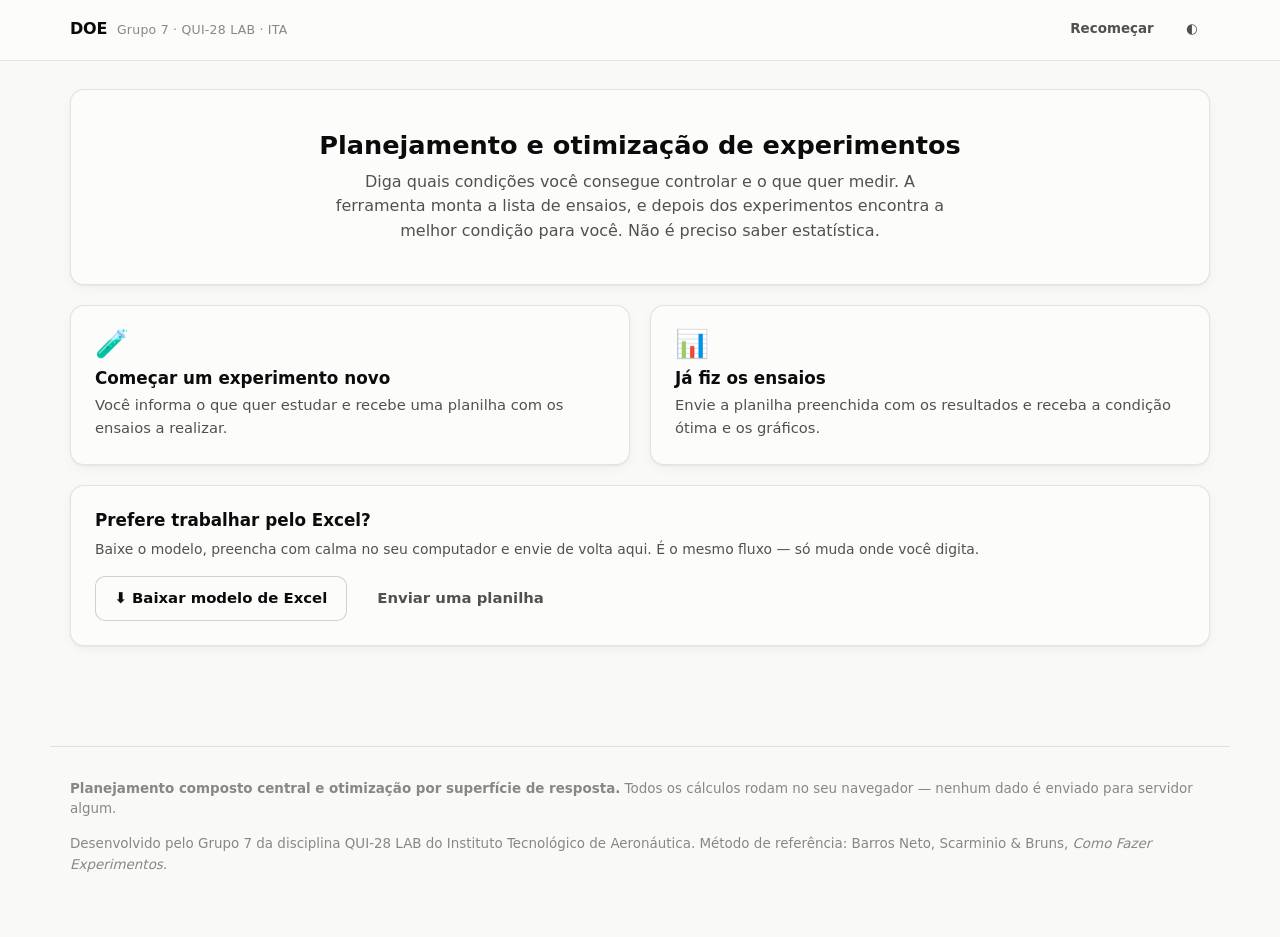
==== index.html @ 1da74024 "FazOutraCoisa // Implement software interface (static website)" ====
<!doctype html>
<html lang="pt-BR">
<head>
  <meta charset="utf-8">
  <meta name="viewport" content="width=device-width, initial-scale=1">
  <title>DOE — Planejamento e otimização de experimentos</title>
  <meta name="description" content="Ferramenta de planejamento de experimentos (CCD) e otimização por superfície de resposta. Grupo 7 — QUI-28 LAB, ITA.">
  <link rel="stylesheet" href="app/css/style.css">
  <link rel="icon" href="data:image/svg+xml,<svg xmlns='http://www.w3.org/2000/svg' viewBox='0 0 100 100'><text y='.9em' font-size='90'>🧪</text></svg>">
  <script src="app/js/vendor/xlsx.full.min.js"></script>
</head>
<body>
  <header class="topo">
    <div class="topo-int">
      <div class="marca">
        <span>DOE</span>
        <small>Grupo 7 &middot; QUI-28 LAB &middot; ITA</small>
      </div>
      <div class="topo-acoes">
        <button class="btn btn-fantasma btn-pequeno oculto" id="retomar">Retomar experimento</button>
        <button class="btn btn-fantasma btn-pequeno" id="recomecar">Recomeçar</button>
        <button class="btn btn-fantasma btn-pequeno" id="alternar-tema" aria-label="Alternar tema claro, escuro ou automático" title="Alternar tema">◐</button>
      </div>
    </div>
  </header>

  <main id="app" aria-live="polite"></main>

  <noscript>
    <div style="max-width:1180px;margin:2rem auto;padding:1.25rem;border:1px solid #d03b3b;border-radius:10px">
      Esta ferramenta funciona inteiramente no seu navegador e precisa de JavaScript ativado.
    </div>
  </noscript>

  <footer class="rodape">
    <p>
      <strong>Planejamento composto central e otimização por superfície de resposta.</strong>
      Todos os cálculos rodam no seu navegador — nenhum dado é enviado para servidor algum.
    </p>
    <p>
      Desenvolvido pelo Grupo 7 da disciplina QUI-28 LAB do Instituto Tecnológico de Aeronáutica.
      Método de referência: Barros Neto, Scarminio &amp; Bruns, <em>Como Fazer Experimentos</em>.
    </p>
  </footer>

  <script type="module" src="app/js/main.js"></script>
</body>
</html>
---- app/css/style.css ----
/* =========================================================================
   DOE — folha de estilo única.
   Tokens de cor primeiro; tudo abaixo se refere a eles por papel, nunca por
   hex, de modo que o tema escuro seja uma troca de variáveis.
   ========================================================================= */

:root {
  color-scheme: light;
  --is-dark: 0;

  --page: #f9f9f7;
  --surface-1: #fcfcfb;
  --surface-2: #f2f1ed;
  --text-primary: #0b0b0b;
  --text-secondary: #52514e;
  --muted: #898781;
  --gridline: #e1e0d9;
  --baseline: #c3c2b7;
  --border: rgba(11, 11, 11, 0.10);
  --border-forte: rgba(11, 11, 11, 0.18);

  --series-1: #2a78d6;
  --series-2: #eb6834;
  --diverging-pos: #2a78d6;
  --diverging-neg: #d03b3b;

  --bom: #0ca30c;
  --atencao: #fab219;
  --serio: #ec835a;
  --critico: #d03b3b;
  --bom-texto: #006300;

  --ramp-seq: #cde2fb, #b7d3f6, #9ec5f4, #86b6ef, #6da7ec, #5598e7, #3987e5,
              #2a78d6, #256abf, #1c5cab, #184f95, #104281, #0d366b;

  --raio: 10px;
  --raio-g: 14px;
  --sombra: 0 1px 2px rgba(11, 11, 11, 0.05), 0 4px 12px rgba(11, 11, 11, 0.04);
  --fonte: system-ui, -apple-system, "Segoe UI", sans-serif;
}

@media (prefers-color-scheme: dark) {
  :root:not([data-theme="light"]) {
    color-scheme: dark;
    --is-dark: 1;
    --page: #0d0d0d;
    --surface-1: #1a1a19;
    --surface-2: #232322;
    --text-primary: #ffffff;
    --text-secondary: #c3c2b7;
    --muted: #898781;
    --gridline: #2c2c2a;
    --baseline: #383835;
    --border: rgba(255, 255, 255, 0.10);
    --border-forte: rgba(255, 255, 255, 0.18);
    --series-1: #3987e5;
    --series-2: #d95926;
    --diverging-pos: #3987e5;
    --diverging-neg: #e66767;
    --bom-texto: #0ca30c;
  }
}

:root[data-theme="dark"] {
  color-scheme: dark;
  --is-dark: 1;
  --page: #0d0d0d;
  --surface-1: #1a1a19;
  --surface-2: #232322;
  --text-primary: #ffffff;
  --text-secondary: #c3c2b7;
  --muted: #898781;
  --gridline: #2c2c2a;
  --baseline: #383835;
  --border: rgba(255, 255, 255, 0.10);
  --border-forte: rgba(255, 255, 255, 0.18);
  --series-1: #3987e5;
  --series-2: #d95926;
  --diverging-pos: #3987e5;
  --diverging-neg: #e66767;
  --bom-texto: #0ca30c;
}

* { box-sizing: border-box; }

body {
  margin: 0;
  font-family: var(--fonte);
  background: var(--page);
  color: var(--text-primary);
  line-height: 1.55;
  -webkit-font-smoothing: antialiased;
}

h1, h2, h3, h4 { line-height: 1.25; margin: 0 0 .5rem; font-weight: 650; }
h1 { font-size: 1.6rem; }
h2 { font-size: 1.28rem; }
h3 { font-size: 1.05rem; }
p { margin: 0 0 .85rem; }
a { color: var(--series-1); }

/* ── estrutura ─────────────────────────────────────────────────────────── */

.topo {
  border-bottom: 1px solid var(--border);
  background: var(--surface-1);
  position: sticky; top: 0; z-index: 30;
}
.topo-int {
  max-width: 1180px; margin: 0 auto; padding: .8rem 1.25rem;
  display: flex; align-items: center; gap: 1rem;
}
.marca { display: flex; align-items: baseline; gap: .6rem; font-weight: 700; letter-spacing: -.01em; }
.marca small { font-weight: 500; color: var(--muted); font-size: .78rem; letter-spacing: .02em; }
.topo-acoes { margin-left: auto; display: flex; gap: .5rem; align-items: center; }

main { max-width: 1180px; margin: 0 auto; padding: 1.75rem 1.25rem 5rem; }

.passos { display: flex; gap: .35rem; flex-wrap: wrap; margin-bottom: 1.75rem; }
.passo {
  display: flex; align-items: center; gap: .5rem;
  padding: .4rem .8rem .4rem .5rem; border-radius: 999px;
  font-size: .84rem; color: var(--muted); background: transparent;
  border: 1px solid transparent;
}
.passo .n {
  width: 22px; height: 22px; border-radius: 50%; display: grid; place-items: center;
  background: var(--surface-2); color: var(--muted); font-size: .76rem; font-weight: 700;
  border: 1px solid var(--border);
}
.passo.ativo { color: var(--text-primary); background: var(--surface-1); border-color: var(--border); font-weight: 600; }
.passo.ativo .n { background: var(--series-1); color: #fff; border-color: transparent; }
.passo.feito .n { background: var(--bom); color: #fff; border-color: transparent; }
.passo.feito { color: var(--text-secondary); }

/* ── cartões ───────────────────────────────────────────────────────────── */

.cartao {
  background: var(--surface-1); border: 1px solid var(--border);
  border-radius: var(--raio-g); padding: 1.5rem; box-shadow: var(--sombra);
  margin-bottom: 1.25rem;
}
.cartao > :last-child { margin-bottom: 0; }
.cartao-titulo { display: flex; align-items: center; gap: .6rem; margin-bottom: 1rem; }
.cartao-titulo h2, .cartao-titulo h3 { margin: 0; }

.grade-2 { display: grid; grid-template-columns: repeat(2, minmax(0, 1fr)); gap: 1.25rem; }
.grade-esc { display: grid; grid-template-columns: repeat(auto-fit, minmax(230px, 1fr)); gap: 1rem; }
@media (max-width: 860px) { .grade-2 { grid-template-columns: 1fr; } }

/* ── escolha inicial ───────────────────────────────────────────────────── */

.escolhas { display: grid; grid-template-columns: repeat(auto-fit, minmax(300px, 1fr)); gap: 1.25rem; }
.escolha {
  text-align: left; font: inherit; color: inherit; cursor: pointer;
  background: var(--surface-1); border: 1px solid var(--border);
  border-radius: var(--raio-g); padding: 1.5rem; box-shadow: var(--sombra);
  transition: border-color .15s, transform .15s, box-shadow .15s;
}
.escolha:hover { border-color: var(--series-1); transform: translateY(-2px); }
.escolha:focus-visible { outline: 2px solid var(--series-1); outline-offset: 2px; }
.escolha .ico { font-size: 1.7rem; line-height: 1; margin-bottom: .7rem; display: block; }
.escolha h3 { margin-bottom: .3rem; }
.escolha p { color: var(--text-secondary); font-size: .92rem; margin: 0; }

/* ── botões ────────────────────────────────────────────────────────────── */

.btn {
  font: inherit; font-weight: 600; font-size: .93rem; cursor: pointer;
  padding: .6rem 1.15rem; border-radius: var(--raio);
  border: 1px solid var(--border-forte); background: var(--surface-1); color: var(--text-primary);
  display: inline-flex; align-items: center; gap: .5rem;
  transition: background .15s, border-color .15s, opacity .15s;
}
.btn:hover { background: var(--surface-2); }
.btn:focus-visible { outline: 2px solid var(--series-1); outline-offset: 2px; }
.btn-primario { background: var(--series-1); border-color: var(--series-1); color: #fff; }
.btn-primario:hover { background: var(--series-1); opacity: .9; }
.btn-fantasma { border-color: transparent; background: transparent; color: var(--text-secondary); }
.btn-fantasma:hover { background: var(--surface-2); }
.btn:disabled { opacity: .45; cursor: not-allowed; }
.btn-pequeno { padding: .35rem .7rem; font-size: .84rem; }
.acoes { display: flex; gap: .7rem; flex-wrap: wrap; margin-top: 1.25rem; }
.acoes-fim { margin-left: auto; }

/* ── formulário ────────────────────────────────────────────────────────── */

label { display: block; font-size: .87rem; font-weight: 600; margin-bottom: .3rem; color: var(--text-secondary); }
.ajuda { font-size: .82rem; color: var(--muted); font-weight: 400; margin-top: .25rem; }

input[type="text"], input[type="number"], select, textarea {
  width: 100%; font: inherit; font-size: .94rem;
  padding: .55rem .7rem; border-radius: var(--raio);
  border: 1px solid var(--border-forte); background: var(--surface-1); color: var(--text-primary);
}
input:focus, select:focus, textarea:focus {
  outline: 2px solid var(--series-1); outline-offset: -1px; border-color: var(--series-1);
}
.campo { margin-bottom: 1rem; }

.tabela-fatores { width: 100%; border-collapse: collapse; }
.tabela-fatores th {
  text-align: left; font-size: .8rem; color: var(--muted); font-weight: 600;
  padding: 0 .5rem .4rem 0; text-transform: uppercase; letter-spacing: .03em;
}
.tabela-fatores td { padding: 0 .5rem .6rem 0; vertical-align: top; }
.tabela-fatores td:last-child, .tabela-fatores th:last-child { padding-right: 0; width: 42px; }

.avancado { border-top: 1px solid var(--border); margin-top: 1.25rem; padding-top: 1rem; }
.avancado summary {
  cursor: pointer; font-size: .89rem; font-weight: 600; color: var(--text-secondary);
  list-style: none; display: flex; align-items: center; gap: .4rem;
}
.avancado summary::-webkit-details-marker { display: none; }
.avancado summary::before { content: "▸"; transition: transform .15s; display: inline-block; }
.avancado[open] summary::before { transform: rotate(90deg); }
.avancado-corpo { padding-top: 1rem; }

/* ── zona de upload ────────────────────────────────────────────────────── */

.solta {
  border: 2px dashed var(--border-forte); border-radius: var(--raio-g);
  padding: 2.5rem 1.5rem; text-align: center; cursor: pointer;
  background: var(--surface-1); transition: border-color .15s, background .15s;
}
.solta:hover, .solta.sobre { border-color: var(--series-1); background: var(--surface-2); }
.solta .ico { font-size: 2rem; display: block; margin-bottom: .6rem; }
.solta strong { display: block; margin-bottom: .25rem; }
.solta span { color: var(--muted); font-size: .89rem; }

/* ── avisos ────────────────────────────────────────────────────────────── */

.aviso {
  display: flex; gap: .7rem; align-items: flex-start;
  padding: .8rem 1rem; border-radius: var(--raio); margin-bottom: .7rem;
  font-size: .91rem; border: 1px solid var(--border);
  background: var(--surface-2);
}
.aviso .ico { flex: none; font-weight: 700; line-height: 1.45; }
.aviso-erro { border-color: var(--critico); }
.aviso-erro .ico { color: var(--critico); }
.aviso-atencao { border-color: var(--atencao); }
.aviso-atencao .ico { color: var(--serio); }
.aviso-bom { border-color: var(--bom); }
.aviso-bom .ico { color: var(--bom-texto); }
.aviso-info .ico { color: var(--muted); }
.aviso ul { margin: .35rem 0 0; padding-left: 1.1rem; }

/* ── destaque de resultado ─────────────────────────────────────────────── */

.destaque {
  background: var(--surface-1); border: 1px solid var(--border);
  border-radius: var(--raio-g); padding: 1.75rem; box-shadow: var(--sombra);
  margin-bottom: 1.25rem;
}
.destaque-rotulo { font-size: .82rem; text-transform: uppercase; letter-spacing: .05em; color: var(--muted); font-weight: 650; }
.heroi { font-size: 3rem; font-weight: 680; letter-spacing: -.02em; line-height: 1.1; margin: .35rem 0 .1rem; }
.heroi .un { font-size: 1.35rem; font-weight: 500; color: var(--text-secondary); margin-left: .2rem; }
.heroi-nota { color: var(--text-secondary); font-size: .93rem; }

.receita { display: grid; grid-template-columns: repeat(auto-fit, minmax(170px, 1fr)); gap: .9rem; margin-top: 1.4rem; }
.receita-item { background: var(--surface-2); border: 1px solid var(--border); border-radius: var(--raio); padding: .85rem 1rem; }
.receita-item .nome { font-size: .82rem; color: var(--muted); font-weight: 600; }
.receita-item .valor { font-size: 1.45rem; font-weight: 660; letter-spacing: -.01em; }
.receita-item .valor .un { font-size: .9rem; font-weight: 500; color: var(--text-secondary); margin-left: .15rem; }

/* ── tabelas ───────────────────────────────────────────────────────────── */

.tabela-envolve { overflow-x: auto; border: 1px solid var(--border); border-radius: var(--raio); }
table.dados { width: 100%; border-collapse: collapse; font-size: .89rem; }
table.dados th, table.dados td { padding: .55rem .8rem; text-align: right; white-space: nowrap; }
table.dados th {
  background: var(--surface-2); font-size: .78rem; text-transform: uppercase;
  letter-spacing: .03em; color: var(--muted); font-weight: 650;
  position: sticky; top: 0; border-bottom: 1px solid var(--border);
}
table.dados th:first-child, table.dados td:first-child { text-align: left; }
table.dados td { border-bottom: 1px solid var(--gridline); font-variant-numeric: tabular-nums; }
table.dados tbody tr:last-child td { border-bottom: none; }
table.dados tbody tr:hover td { background: var(--surface-2); }
table.dados td.texto { font-variant-numeric: normal; text-align: left; }

.marcador {
  display: inline-block; padding: .1rem .5rem; border-radius: 999px;
  font-size: .76rem; font-weight: 650; border: 1px solid var(--border);
  background: var(--surface-2); color: var(--text-secondary);
}

/* ── gráficos ──────────────────────────────────────────────────────────── */

.viz { position: relative; width: 100%; }
.viz svg { display: block; width: 100%; height: auto; overflow: visible; }
.viz-tip {
  position: absolute; pointer-events: none; opacity: 0; z-index: 10;
  background: var(--surface-1); color: var(--text-primary);
  border: 1px solid var(--border-forte); border-radius: 8px;
  padding: .5rem .7rem; font-size: .84rem; line-height: 1.45;
  box-shadow: 0 4px 16px rgba(0, 0, 0, .16); transition: opacity .1s;
  white-space: nowrap; max-width: 280px;
}
/* Num celular, encolher o gráfico até caber tornaria os rótulos ilegíveis.
   Ele rola dentro do próprio cartão, mantendo a página sem rolagem lateral. */
.grafico-rolagem { overflow-x: auto; overflow-y: hidden; }
@media (max-width: 760px) {
  .grafico-rolagem > .viz { min-width: 520px; }
  .grafico-rolagem { padding-bottom: .35rem; }
}

.viz-controles { display: flex; gap: .8rem; flex-wrap: wrap; align-items: flex-end; margin-bottom: 1rem; }
.viz-controles .campo { margin-bottom: 0; min-width: 150px; }
.legenda-grafico { font-size: .86rem; color: var(--text-secondary); margin-top: .8rem; }

.abas { display: flex; gap: .25rem; border-bottom: 1px solid var(--border); margin-bottom: 1.25rem; flex-wrap: wrap; }
.aba {
  font: inherit; font-size: .9rem; font-weight: 600; cursor: pointer;
  background: none; border: none; border-bottom: 2px solid transparent;
  padding: .55rem .9rem; color: var(--muted); margin-bottom: -1px;
}
.aba:hover { color: var(--text-primary); }
.aba.ativa { color: var(--text-primary); border-bottom-color: var(--series-1); }

/* ── diversos ──────────────────────────────────────────────────────────── */

.oculto { display: none !important; }
.centro { text-align: center; }
.secundario { color: var(--text-secondary); }
.pequeno { font-size: .87rem; }
.mono { font-variant-numeric: tabular-nums; }
.rodape { max-width: 1180px; margin: 0 auto; padding: 2rem 1.25rem 3rem; color: var(--muted); font-size: .84rem; border-top: 1px solid var(--border); }
.carregando { display: inline-block; width: 15px; height: 15px; border: 2px solid var(--border-forte); border-top-color: var(--series-1); border-radius: 50%; animation: girar .7s linear infinite; }
@keyframes girar { to { transform: rotate(360deg); } }

@media print {
  .topo, .acoes, .passos, .abas { display: none !important; }
  .cartao, .destaque { box-shadow: none; border-color: #ccc; break-inside: avoid; }
}
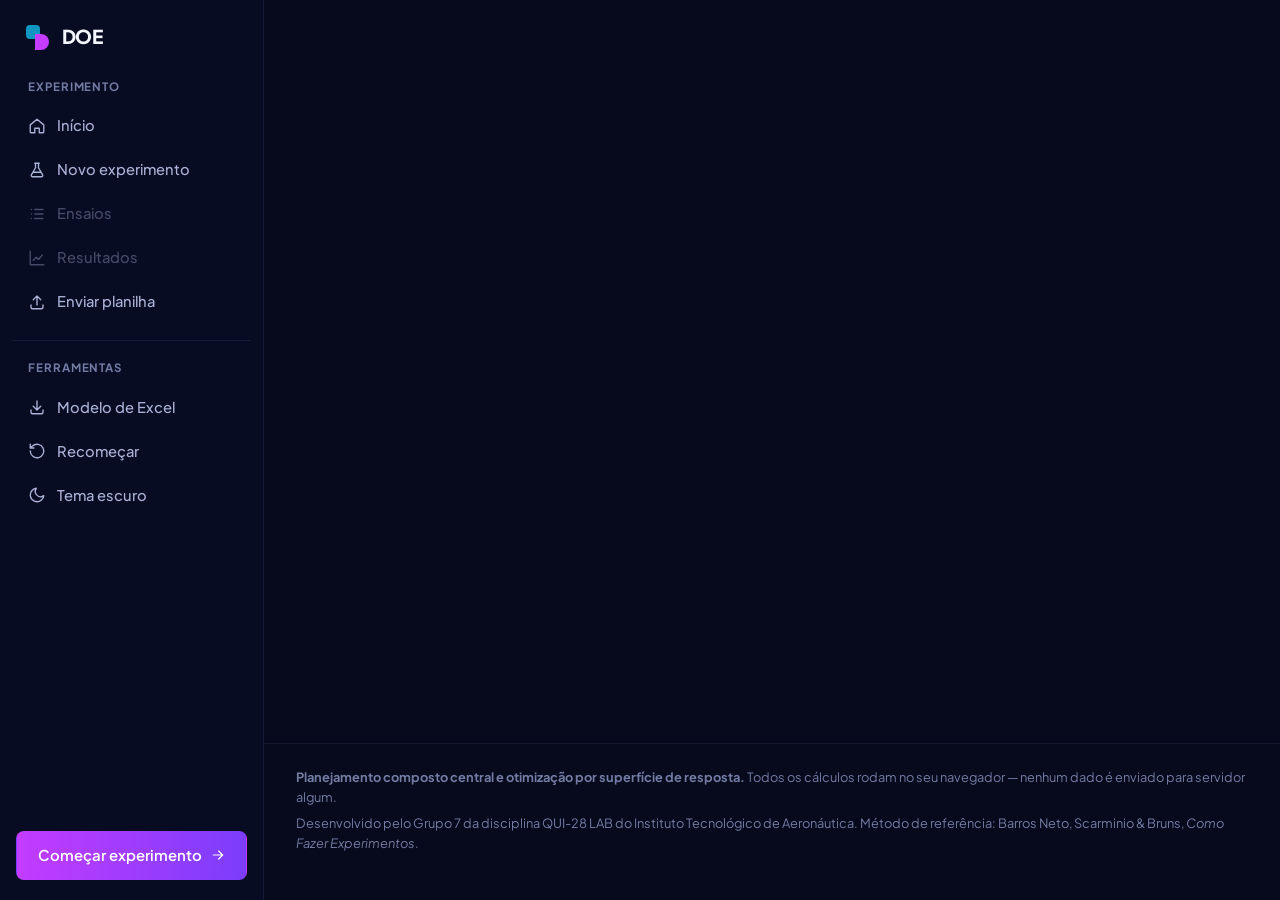
==== commit fff602e2: "feat(ui): redesign the site around a dashboard layout" ====
--- a/index.html
+++ b/index.html
@@ -5,43 +5,106 @@
   <meta name="viewport" content="width=device-width, initial-scale=1">
   <title>DOE — Planejamento e otimização de experimentos</title>
   <meta name="description" content="Ferramenta de planejamento de experimentos (CCD) e otimização por superfície de resposta. Grupo 7 — QUI-28 LAB, ITA.">
+  <link rel="preconnect" href="https://fonts.googleapis.com">
+  <link rel="preconnect" href="https://fonts.gstatic.com" crossorigin>
+  <link rel="stylesheet" href="https://fonts.googleapis.com/css2?family=Plus+Jakarta+Sans:wght@400;500;600;700;800&display=swap">
   <link rel="stylesheet" href="app/css/style.css">
-  <link rel="icon" href="data:image/svg+xml,<svg xmlns='http://www.w3.org/2000/svg' viewBox='0 0 100 100'><text y='.9em' font-size='90'>🧪</text></svg>">
+  <link rel="icon" href="data:image/svg+xml,<svg xmlns='http://www.w3.org/2000/svg' viewBox='0 0 28 28'><rect x='2' y='2' width='14' height='14' rx='4' fill='%230f97c2'/><path d='M11 11h6a8 8 0 0 1 0 16h-6z' fill='%23c33cff'/></svg>">
+  <script>
+    // Aplica o tema antes do primeiro desenho, para não piscar o tema errado.
+    try {
+      const t = localStorage.getItem('doe:tema') || 'dark';
+      if (t !== 'auto') document.documentElement.setAttribute('data-theme', t);
+    } catch { document.documentElement.setAttribute('data-theme', 'dark'); }
+  </script>
   <script src="app/js/vendor/xlsx.full.min.js"></script>
 </head>
 <body>
-  <header class="topo">
-    <div class="topo-int">
-      <div class="marca">
-        <span>DOE</span>
-        <small>Grupo 7 &middot; QUI-28 LAB &middot; ITA</small>
+  <div class="casca">
+    <aside class="lateral" aria-label="Navegação">
+      <div class="lateral-topo">
+        <button class="marca" data-ir="inicio" aria-label="DOE — início">
+          <svg class="marca-logo" viewBox="0 0 28 28" aria-hidden="true">
+            <rect x="2" y="2" width="14" height="14" rx="4" style="fill:var(--series-2)"/>
+            <path d="M11 11h6a8 8 0 0 1 0 16h-6z" style="fill:var(--acento)"/>
+          </svg>
+          <span>DOE</span>
+        </button>
       </div>
-      <div class="topo-acoes">
-        <button class="btn btn-fantasma btn-pequeno oculto" id="retomar">Retomar experimento</button>
-        <button class="btn btn-fantasma btn-pequeno" id="recomecar">Recomeçar</button>
-        <button class="btn btn-fantasma btn-pequeno" id="alternar-tema" aria-label="Alternar tema claro, escuro ou automático" title="Alternar tema">◐</button>
-      </div>
+
+      <nav class="nav">
+        <div class="nav-rotulo">Experimento</div>
+        <button class="nav-item" data-ir="inicio" data-nav="inicio">
+          <svg class="ic" viewBox="0 0 24 24" aria-hidden="true"><path d="M3 10.5 12 3l9 7.5V20a1 1 0 0 1-1 1h-5v-6H9v6H4a1 1 0 0 1-1-1z"/></svg>
+          <span class="nav-texto">Início</span>
+        </button>
+        <button class="nav-item" data-ir="definir" data-nav="definir">
+          <svg class="ic" viewBox="0 0 24 24" aria-hidden="true"><path d="M9 3h6M10 3v6l-5.5 9.5A1.7 1.7 0 0 0 6 21h12a1.7 1.7 0 0 0 1.5-2.5L14 9V3M7.5 15h9"/></svg>
+          <span class="nav-texto">Novo experimento</span>
+        </button>
+        <button class="nav-item" data-ir="plano" data-nav="plano" disabled>
+          <svg class="ic" viewBox="0 0 24 24" aria-hidden="true"><path d="M9 6h11M9 12h11M9 18h11M4.5 6h.01M4.5 12h.01M4.5 18h.01"/></svg>
+          <span class="nav-texto">Ensaios</span>
+        </button>
+        <button class="nav-item" data-ir="analise" data-nav="analise" disabled>
+          <svg class="ic" viewBox="0 0 24 24" aria-hidden="true"><path d="M3 3v18h18M7 15l4-4 3 3 5-6"/></svg>
+          <span class="nav-texto">Resultados</span>
+        </button>
+        <button class="nav-item" data-abrir-arquivo="qualquer">
+          <svg class="ic" viewBox="0 0 24 24" aria-hidden="true"><path d="M12 16V4M7 9l5-5 5 5M4 16v3a2 2 0 0 0 2 2h12a2 2 0 0 0 2-2v-3"/></svg>
+          <span class="nav-texto">Enviar planilha</span>
+        </button>
+      </nav>
+
+      <div class="nav-sep"></div>
+
+      <nav class="nav">
+        <div class="nav-rotulo">Ferramentas</div>
+        <button class="nav-item" data-baixar-modelo>
+          <svg class="ic" viewBox="0 0 24 24" aria-hidden="true"><path d="M12 4v12M7 11l5 5 5-5M4 16v3a2 2 0 0 0 2 2h12a2 2 0 0 0 2-2v-3"/></svg>
+          <span class="nav-texto">Modelo de Excel</span>
+        </button>
+        <button class="nav-item oculto" id="retomar">
+          <svg class="ic" viewBox="0 0 24 24" aria-hidden="true"><path d="M12 7v5l3 2M21 12a9 9 0 1 1-9-9 9 9 0 0 1 9 9"/></svg>
+          <span class="nav-texto">Retomar experimento</span>
+        </button>
+        <button class="nav-item" id="recomecar">
+          <svg class="ic" viewBox="0 0 24 24" aria-hidden="true"><path d="M3 12a9 9 0 1 0 3-6.7L3 8M3 3v5h5"/></svg>
+          <span class="nav-texto">Recomeçar</span>
+        </button>
+        <button class="nav-item" id="alternar-tema" aria-label="Alternar tema claro, escuro ou automático">
+          <svg class="ic" viewBox="0 0 24 24" aria-hidden="true"><path d="M21 12.8A9 9 0 1 1 11.2 3a7 7 0 0 0 9.8 9.8z"/></svg>
+          <span class="nav-texto">Tema escuro</span>
+        </button>
+      </nav>
+
+      <button class="btn btn-primario btn-bloco" data-ir="definir">
+        Começar experimento
+        <svg class="ic" viewBox="0 0 24 24" aria-hidden="true"><path d="M5 12h14M13 6l6 6-6 6"/></svg>
+      </button>
+    </aside>
+
+    <div class="conteudo">
+      <main id="app" aria-live="polite"></main>
+
+      <noscript>
+        <div style="max-width:1180px;margin:2rem auto;padding:1.25rem;border:1px solid #d03b3b;border-radius:10px">
+          Esta ferramenta funciona inteiramente no seu navegador e precisa de JavaScript ativado.
+        </div>
+      </noscript>
+
+      <footer class="rodape">
+        <p>
+          <strong>Planejamento composto central e otimização por superfície de resposta.</strong>
+          Todos os cálculos rodam no seu navegador — nenhum dado é enviado para servidor algum.
+        </p>
+        <p>
+          Desenvolvido pelo Grupo 7 da disciplina QUI-28 LAB do Instituto Tecnológico de Aeronáutica.
+          Método de referência: Barros Neto, Scarminio &amp; Bruns, <em>Como Fazer Experimentos</em>.
+        </p>
+      </footer>
     </div>
-  </header>
-
-  <main id="app" aria-live="polite"></main>
-
-  <noscript>
-    <div style="max-width:1180px;margin:2rem auto;padding:1.25rem;border:1px solid #d03b3b;border-radius:10px">
-      Esta ferramenta funciona inteiramente no seu navegador e precisa de JavaScript ativado.
-    </div>
-  </noscript>
-
-  <footer class="rodape">
-    <p>
-      <strong>Planejamento composto central e otimização por superfície de resposta.</strong>
-      Todos os cálculos rodam no seu navegador — nenhum dado é enviado para servidor algum.
-    </p>
-    <p>
-      Desenvolvido pelo Grupo 7 da disciplina QUI-28 LAB do Instituto Tecnológico de Aeronáutica.
-      Método de referência: Barros Neto, Scarminio &amp; Bruns, <em>Como Fazer Experimentos</em>.
-    </p>
-  </footer>
+  </div>
 
   <script type="module" src="app/js/main.js"></script>
 </body>
--- a/app/css/style.css
+++ b/app/css/style.css
@@ -2,83 +2,122 @@
    DOE — folha de estilo única.
    Tokens de cor primeiro; tudo abaixo se refere a eles por papel, nunca por
    hex, de modo que o tema escuro seja uma troca de variáveis.
+
+   Visual de painel: navegação lateral fixa, fundo azul-marinho profundo,
+   superfícies em camadas por luminosidade (não por sombra), um único acento
+   magenta para ação e ciano como segunda série dos gráficos.
    ========================================================================= */
 
 :root {
   color-scheme: light;
   --is-dark: 0;
 
-  --page: #f9f9f7;
-  --surface-1: #fcfcfb;
-  --surface-2: #f2f1ed;
-  --text-primary: #0b0b0b;
-  --text-secondary: #52514e;
-  --muted: #898781;
-  --gridline: #e1e0d9;
-  --baseline: #c3c2b7;
-  --border: rgba(11, 11, 11, 0.10);
-  --border-forte: rgba(11, 11, 11, 0.18);
-
-  --series-1: #2a78d6;
-  --series-2: #eb6834;
-  --diverging-pos: #2a78d6;
-  --diverging-neg: #d03b3b;
+  --page: #f3f4fa;
+  --surface-1: #ffffff;
+  --surface-2: #f0f1f8;
+  --surface-3: #e7e9f4;
+  --lateral: #ffffff;
+  --text-primary: #0a0f2c;
+  --text-secondary: #4b5378;
+  --muted: #7c84a8;
+  --gridline: #e6e8f3;
+  --baseline: #c9cde0;
+  --border: rgba(10, 15, 44, 0.08);
+  --border-forte: rgba(10, 15, 44, 0.16);
+
+  /* Acento de ação (botões, item ativo) — não é cor de dado. */
+  --acento: #9d2cd9;
+  --acento-2: #6a3df0;
+  --acento-texto: #8a1fc4;
+  --acento-fundo: rgba(157, 44, 217, 0.08);
+
+  /* Séries dos gráficos — validadas para daltonismo contra --surface-1. */
+  --series-1: #9d2cd9;
+  --series-2: #0780b8;
+  --diverging-pos: #0780b8;
+  --diverging-neg: #9d2cd9;
 
   --bom: #0ca30c;
   --atencao: #fab219;
   --serio: #ec835a;
   --critico: #d03b3b;
   --bom-texto: #006300;
-
-  --ramp-seq: #cde2fb, #b7d3f6, #9ec5f4, #86b6ef, #6da7ec, #5598e7, #3987e5,
-              #2a78d6, #256abf, #1c5cab, #184f95, #104281, #0d366b;
+  --ruim-texto: #b42828;
+  --atencao-texto: #9a5b00;
+
+  /* Rampa sequencial de uma só matiz (violeta), do claro ao escuro. */
+  --ramp-seq: #f1e4ff, #e6d0ff, #d9b8ff, #c894ff, #b87cfb, #a664f2, #9447e6,
+              #8538d6, #7730c6, #6828b2, #5c229f, #4f1d8a, #431a78;
 
   --raio: 10px;
-  --raio-g: 14px;
-  --sombra: 0 1px 2px rgba(11, 11, 11, 0.05), 0 4px 12px rgba(11, 11, 11, 0.04);
-  --fonte: system-ui, -apple-system, "Segoe UI", sans-serif;
+  --raio-g: 16px;
+  --sombra: none;
+  --fonte: "Plus Jakarta Sans", system-ui, -apple-system, "Segoe UI", sans-serif;
+  --largura-lateral: 264px;
 }
 
 @media (prefers-color-scheme: dark) {
   :root:not([data-theme="light"]) {
     color-scheme: dark;
     --is-dark: 1;
-    --page: #0d0d0d;
-    --surface-1: #1a1a19;
-    --surface-2: #232322;
-    --text-primary: #ffffff;
-    --text-secondary: #c3c2b7;
-    --muted: #898781;
-    --gridline: #2c2c2a;
-    --baseline: #383835;
-    --border: rgba(255, 255, 255, 0.10);
-    --border-forte: rgba(255, 255, 255, 0.18);
-    --series-1: #3987e5;
-    --series-2: #d95926;
-    --diverging-pos: #3987e5;
-    --diverging-neg: #e66767;
-    --bom-texto: #0ca30c;
+    --page: #060a1c;
+    --surface-1: #0b112b;
+    --surface-2: #111936;
+    --surface-3: #172146;
+    --lateral: #070c22;
+    --text-primary: #f4f6ff;
+    --text-secondary: #aab2d5;
+    --muted: #737ca3;
+    --gridline: #1a2346;
+    --baseline: #2b3560;
+    --border: rgba(160, 175, 255, 0.09);
+    --border-forte: rgba(160, 175, 255, 0.18);
+    --acento: #c33cff;
+    --acento-2: #7b3dfb;
+    --acento-texto: #d77bff;
+    --acento-fundo: rgba(195, 60, 255, 0.10);
+    --series-1: #c252f7;
+    --series-2: #0f97c2;
+    --diverging-pos: #0f97c2;
+    --diverging-neg: #c252f7;
+    --bom-texto: #3ccf6e;
+    --ruim-texto: #ff7a7a;
+    --atencao-texto: #fbbf4a;
+    --ramp-seq: #d59bff, #c885fb, #ba70f5, #aa5cec, #9a4be0, #893dd0, #7832bd,
+                #6829a8, #582393, #4a1d7e, #3c186a, #301456;
   }
 }
 
 :root[data-theme="dark"] {
   color-scheme: dark;
   --is-dark: 1;
-  --page: #0d0d0d;
-  --surface-1: #1a1a19;
-  --surface-2: #232322;
-  --text-primary: #ffffff;
-  --text-secondary: #c3c2b7;
-  --muted: #898781;
-  --gridline: #2c2c2a;
-  --baseline: #383835;
-  --border: rgba(255, 255, 255, 0.10);
-  --border-forte: rgba(255, 255, 255, 0.18);
-  --series-1: #3987e5;
-  --series-2: #d95926;
-  --diverging-pos: #3987e5;
-  --diverging-neg: #e66767;
-  --bom-texto: #0ca30c;
+  --page: #060a1c;
+  --surface-1: #0b112b;
+  --surface-2: #111936;
+  --surface-3: #172146;
+  --lateral: #070c22;
+  --text-primary: #f4f6ff;
+  --text-secondary: #aab2d5;
+  --muted: #737ca3;
+  --gridline: #1a2346;
+  --baseline: #2b3560;
+  --border: rgba(160, 175, 255, 0.09);
+  --border-forte: rgba(160, 175, 255, 0.18);
+  --acento: #c33cff;
+  --acento-2: #7b3dfb;
+  --acento-texto: #d77bff;
+  --acento-fundo: rgba(195, 60, 255, 0.10);
+  --series-1: #c252f7;
+  --series-2: #0f97c2;
+  --diverging-pos: #0f97c2;
+  --diverging-neg: #c252f7;
+  --bom-texto: #3ccf6e;
+  --ruim-texto: #ff7a7a;
+  --atencao-texto: #fbbf4a;
+  /* Rampa do escuro: o extremo claro para num violeta médio, para que os
+     rótulos brancos das isolinhas continuem legíveis sobre o pico. */
+  --ramp-seq: #d59bff, #c885fb, #ba70f5, #aa5cec, #9a4be0, #893dd0, #7832bd,
+              #6829a8, #582393, #4a1d7e, #3c186a, #301456;
 }
 
 * { box-sizing: border-box; }
@@ -89,132 +128,288 @@
   background: var(--page);
   color: var(--text-primary);
   line-height: 1.55;
+  font-size: 15px;
   -webkit-font-smoothing: antialiased;
 }
 
-h1, h2, h3, h4 { line-height: 1.25; margin: 0 0 .5rem; font-weight: 650; }
-h1 { font-size: 1.6rem; }
-h2 { font-size: 1.28rem; }
-h3 { font-size: 1.05rem; }
+h1, h2, h3, h4 { line-height: 1.25; margin: 0 0 .5rem; font-weight: 700; letter-spacing: -.01em; }
+h1 { font-size: 1.7rem; letter-spacing: -.02em; }
+h2 { font-size: 1.12rem; }
+h3 { font-size: 1rem; }
 p { margin: 0 0 .85rem; }
-a { color: var(--series-1); }
-
-/* ── estrutura ─────────────────────────────────────────────────────────── */
-
-.topo {
-  border-bottom: 1px solid var(--border);
-  background: var(--surface-1);
-  position: sticky; top: 0; z-index: 30;
-}
-.topo-int {
-  max-width: 1180px; margin: 0 auto; padding: .8rem 1.25rem;
-  display: flex; align-items: center; gap: 1rem;
-}
-.marca { display: flex; align-items: baseline; gap: .6rem; font-weight: 700; letter-spacing: -.01em; }
-.marca small { font-weight: 500; color: var(--muted); font-size: .78rem; letter-spacing: .02em; }
-.topo-acoes { margin-left: auto; display: flex; gap: .5rem; align-items: center; }
-
-main { max-width: 1180px; margin: 0 auto; padding: 1.75rem 1.25rem 5rem; }
-
-.passos { display: flex; gap: .35rem; flex-wrap: wrap; margin-bottom: 1.75rem; }
+a { color: var(--acento-texto); }
+svg.ic { width: 18px; height: 18px; flex: none; stroke: currentColor; fill: none; stroke-width: 1.8; stroke-linecap: round; stroke-linejoin: round; }
+
+/* ── estrutura: lateral + conteúdo ─────────────────────────────────────── */
+
+.casca { display: grid; grid-template-columns: var(--largura-lateral) minmax(0, 1fr); min-height: 100vh; }
+
+.lateral {
+  position: sticky; top: 0; height: 100vh; overflow-y: auto;
+  background: var(--lateral); border-right: 1px solid var(--border);
+  display: flex; flex-direction: column; padding: 1.4rem 1rem 1.25rem;
+}
+.lateral-topo { display: flex; align-items: center; justify-content: space-between; padding: 0 .5rem; margin-bottom: 1.6rem; }
+.marca {
+  display: flex; align-items: center; gap: .6rem; font: inherit; font-weight: 800; font-size: 1.2rem;
+  letter-spacing: -.02em; color: var(--text-primary); background: none; border: 0; padding: 0; cursor: pointer;
+}
+.marca-logo { width: 28px; height: 28px; flex: none; }
+
+.nav { display: flex; flex-direction: column; gap: 2px; }
+.nav-rotulo {
+  font-size: .72rem; font-weight: 700; text-transform: uppercase; letter-spacing: .08em;
+  color: var(--muted); padding: 0 .75rem; margin: 0 0 .45rem;
+}
+.nav-item {
+  position: relative; display: flex; align-items: center; gap: .7rem; width: 100%;
+  font: inherit; font-size: .92rem; font-weight: 500; text-align: left; cursor: pointer;
+  color: var(--text-secondary); background: transparent; border: 0; border-radius: 8px;
+  padding: .6rem .75rem;
+  transition: background .12s, color .12s;
+}
+.nav-item:hover { background: var(--surface-2); color: var(--text-primary); }
+.nav-item:focus-visible { outline: 2px solid var(--acento); outline-offset: 1px; }
+.nav-item.ativo { background: var(--surface-2); color: var(--text-primary); font-weight: 600; }
+.nav-item.ativo::before {
+  content: ""; position: absolute; left: -1rem; top: 6px; bottom: 6px; width: 3px;
+  border-radius: 0 3px 3px 0; background: var(--acento);
+}
+.nav-item.ativo svg.ic { color: var(--acento-texto); }
+.nav-item:disabled { opacity: .38; cursor: not-allowed; }
+.nav-item:disabled:hover { background: transparent; color: var(--text-secondary); }
+.nav-sep { height: 1px; background: var(--border); margin: 1.1rem -.25rem; }
+
+.lateral .btn-bloco { margin-top: auto; }
+
+.conteudo { min-width: 0; display: flex; flex-direction: column; }
+main { width: 100%; max-width: 1320px; margin: 0 auto; padding: 2rem 2rem 4rem; flex: 1; }
+
+@media (max-width: 960px) {
+  .casca { display: block; }
+  .lateral {
+    position: sticky; top: 0; z-index: 30; height: auto; overflow: visible;
+    flex-direction: row; align-items: center; gap: .5rem;
+    padding: .6rem 16px; border-right: 0; border-bottom: 1px solid var(--border);
+  }
+  .lateral-topo { margin: 0; padding: 0; }
+  .marca span { display: none; }
+  .lateral .nav { flex-direction: row; overflow-x: auto; gap: .15rem; }
+  .nav-rotulo, .nav-sep, .lateral .btn-bloco { display: none; }
+  .nav-item { width: auto; white-space: nowrap; padding: .5rem .6rem; font-size: .85rem; }
+  .nav-item .nav-texto { display: none; }
+  .nav-item.ativo::before { left: 8px; right: 8px; top: auto; bottom: -.6rem; width: auto; height: 3px; border-radius: 3px 3px 0 0; }
+  main { padding: 1.25rem 16px 3rem; }
+}
+
+/* ── cabeçalho de página ───────────────────────────────────────────────── */
+
+.cabecalho-pagina { display: flex; align-items: flex-end; gap: 1rem 1.5rem; flex-wrap: wrap; margin-bottom: 1.6rem; }
+.cabecalho-pagina h1 { margin-bottom: .25rem; }
+.cabecalho-pagina p { margin: 0; color: var(--text-secondary); font-size: .92rem; max-width: 70ch; }
+.cabecalho-acoes { margin-left: auto; display: flex; gap: .6rem; flex-wrap: wrap; align-items: center; }
+
+.passos { display: flex; gap: .35rem; flex-wrap: wrap; margin-bottom: 1.5rem; }
 .passo {
   display: flex; align-items: center; gap: .5rem;
-  padding: .4rem .8rem .4rem .5rem; border-radius: 999px;
-  font-size: .84rem; color: var(--muted); background: transparent;
-  border: 1px solid transparent;
+  padding: .35rem .8rem .35rem .4rem; border-radius: 999px;
+  font-size: .83rem; color: var(--muted); border: 1px solid transparent;
 }
 .passo .n {
   width: 22px; height: 22px; border-radius: 50%; display: grid; place-items: center;
-  background: var(--surface-2); color: var(--muted); font-size: .76rem; font-weight: 700;
+  background: var(--surface-2); color: var(--muted); font-size: .74rem; font-weight: 700;
   border: 1px solid var(--border);
 }
 .passo.ativo { color: var(--text-primary); background: var(--surface-1); border-color: var(--border); font-weight: 600; }
-.passo.ativo .n { background: var(--series-1); color: #fff; border-color: transparent; }
-.passo.feito .n { background: var(--bom); color: #fff; border-color: transparent; }
+.passo.ativo .n { background: var(--acento); color: #fff; border-color: transparent; }
+.passo.feito .n { background: var(--surface-3); color: var(--bom-texto); border-color: transparent; }
 .passo.feito { color: var(--text-secondary); }
 
-/* ── cartões ───────────────────────────────────────────────────────────── */
-
-.cartao {
+/* ── painéis (cartões) ─────────────────────────────────────────────────── */
+
+.cartao, .painel {
   background: var(--surface-1); border: 1px solid var(--border);
-  border-radius: var(--raio-g); padding: 1.5rem; box-shadow: var(--sombra);
-  margin-bottom: 1.25rem;
-}
-.cartao > :last-child { margin-bottom: 0; }
-.cartao-titulo { display: flex; align-items: center; gap: .6rem; margin-bottom: 1rem; }
-.cartao-titulo h2, .cartao-titulo h3 { margin: 0; }
+  border-radius: var(--raio-g); padding: 1.4rem 1.5rem;
+  margin-bottom: 1.25rem; min-width: 0;
+}
+.cartao > :last-child, .painel > :last-child { margin-bottom: 0; }
+.cartao-titulo, .painel-cab { display: flex; align-items: center; gap: .6rem 1rem; flex-wrap: wrap; margin-bottom: 1rem; }
+.cartao-titulo h2, .cartao-titulo h3, .painel-cab h2, .painel-cab h3 { margin: 0; }
+.painel-cab .painel-extra { margin-left: auto; display: flex; gap: .8rem; align-items: center; flex-wrap: wrap; }
+.painel-rotulo { display: flex; align-items: center; gap: .45rem; font-size: .85rem; font-weight: 600; color: var(--text-secondary); }
+.painel-rotulo svg.ic { width: 16px; height: 16px; color: var(--muted); }
 
 .grade-2 { display: grid; grid-template-columns: repeat(2, minmax(0, 1fr)); gap: 1.25rem; }
 .grade-esc { display: grid; grid-template-columns: repeat(auto-fit, minmax(230px, 1fr)); gap: 1rem; }
-@media (max-width: 860px) { .grade-2 { grid-template-columns: 1fr; } }
-
-/* ── escolha inicial ───────────────────────────────────────────────────── */
-
-.escolhas { display: grid; grid-template-columns: repeat(auto-fit, minmax(300px, 1fr)); gap: 1.25rem; }
-.escolha {
+.dash-grade { display: grid; grid-template-columns: minmax(0, 2fr) minmax(0, 1fr); gap: 1.25rem; align-items: start; }
+.dash-2 { display: grid; grid-template-columns: repeat(2, minmax(0, 1fr)); gap: 1.25rem; }
+.coluna > .painel:last-child, .dash-grade > .painel, .dash-2 > .painel { margin-bottom: 0; }
+.dash-grade, .dash-2 { margin-bottom: 1.25rem; }
+@media (max-width: 1100px) { .dash-grade { grid-template-columns: 1fr; } }
+@media (max-width: 860px) { .grade-2, .dash-2 { grid-template-columns: 1fr; } }
+
+/* ── indicadores ───────────────────────────────────────────────────────── */
+
+.kpis { display: grid; grid-template-columns: repeat(4, minmax(0, 1fr)); gap: 1rem; margin-bottom: 1.25rem; }
+@media (max-width: 1100px) { .kpis { grid-template-columns: repeat(2, minmax(0, 1fr)); } }
+@media (max-width: 520px) { .kpis { grid-template-columns: 1fr; } }
+.kpi {
+  background: var(--surface-1); border: 1px solid var(--border); border-radius: var(--raio-g);
+  padding: 1.05rem 1.2rem 1.1rem; min-width: 0;
+}
+.kpi-rotulo { display: flex; align-items: center; gap: .45rem; font-size: .82rem; font-weight: 600; color: var(--text-secondary); margin-bottom: .55rem; }
+.kpi-rotulo svg.ic { width: 16px; height: 16px; color: var(--muted); }
+.kpi-linha { display: flex; align-items: center; gap: .6rem; flex-wrap: wrap; }
+.kpi-valor { font-size: 1.75rem; font-weight: 750; letter-spacing: -.02em; line-height: 1.1; }
+.kpi-valor .un { font-size: .95rem; font-weight: 500; color: var(--text-secondary); margin-left: .2rem; }
+.kpi-nota { font-size: .8rem; color: var(--muted); margin-top: .4rem; }
+
+.pilula {
+  display: inline-flex; align-items: center; gap: .25rem; white-space: nowrap;
+  padding: .12rem .45rem; border-radius: 6px; font-size: .74rem; font-weight: 700;
+  font-variant-numeric: tabular-nums;
+  background: var(--surface-3); color: var(--text-secondary);
+}
+.pilula-bom { color: var(--bom-texto); background: color-mix(in srgb, var(--bom) 14%, transparent); }
+.pilula-ruim { color: var(--ruim-texto); background: color-mix(in srgb, var(--critico) 16%, transparent); }
+.pilula-atencao { color: var(--atencao-texto); background: color-mix(in srgb, var(--atencao) 16%, transparent); }
+
+/* ── tela inicial ──────────────────────────────────────────────────────── */
+
+.etapa-num {
+  width: 26px; height: 26px; border-radius: 7px; display: grid; place-items: center;
+  font-size: .76rem; font-weight: 800; color: var(--acento-texto); background: var(--acento-fundo);
+}
+.kpi .etapa-titulo { font-size: 1.05rem; font-weight: 700; letter-spacing: -.01em; }
+
+.acoes-inicio { display: grid; grid-template-columns: repeat(2, minmax(0, 1fr)); gap: 1rem; }
+@media (max-width: 700px) { .acoes-inicio { grid-template-columns: 1fr; } }
+.acao {
   text-align: left; font: inherit; color: inherit; cursor: pointer;
-  background: var(--surface-1); border: 1px solid var(--border);
-  border-radius: var(--raio-g); padding: 1.5rem; box-shadow: var(--sombra);
-  transition: border-color .15s, transform .15s, box-shadow .15s;
-}
-.escolha:hover { border-color: var(--series-1); transform: translateY(-2px); }
-.escolha:focus-visible { outline: 2px solid var(--series-1); outline-offset: 2px; }
-.escolha .ico { font-size: 1.7rem; line-height: 1; margin-bottom: .7rem; display: block; }
-.escolha h3 { margin-bottom: .3rem; }
-.escolha p { color: var(--text-secondary); font-size: .92rem; margin: 0; }
+  display: flex; flex-direction: column; gap: .5rem; min-height: 210px;
+  background: var(--surface-2); border: 1px solid var(--border); border-radius: 14px;
+  padding: 1.35rem; transition: border-color .15s, background .15s;
+}
+.acao:hover { border-color: var(--acento); background: var(--surface-3); }
+.acao:focus-visible { outline: 2px solid var(--acento); outline-offset: 2px; }
+.acao-ico {
+  width: 40px; height: 40px; border-radius: 10px; display: grid; place-items: center; margin-bottom: .4rem;
+  color: var(--acento-texto); background: var(--acento-fundo);
+}
+.acao-ico svg.ic { width: 20px; height: 20px; }
+.acao h3 { font-size: 1.08rem; margin: 0; }
+.acao p { color: var(--text-secondary); font-size: .9rem; margin: 0; }
+.acao-link { margin-top: auto; padding-top: .6rem; font-size: .88rem; font-weight: 600; color: var(--acento-texto); display: inline-flex; align-items: center; gap: .35rem; }
+.acao-solta { border-style: dashed; border-color: var(--border-forte); }
+
+.lista-info { list-style: none; margin: 0; padding: 0; }
+.lista-info li { display: flex; justify-content: space-between; gap: 1rem; padding: .55rem 0; border-bottom: 1px solid var(--gridline); font-size: .88rem; }
+.lista-info li:last-child { border-bottom: 0; }
+.lista-info li span:first-child { color: var(--muted); }
+.lista-info li span:last-child { font-weight: 600; text-align: right; font-variant-numeric: tabular-nums; }
 
 /* ── botões ────────────────────────────────────────────────────────────── */
 
 .btn {
-  font: inherit; font-weight: 600; font-size: .93rem; cursor: pointer;
-  padding: .6rem 1.15rem; border-radius: var(--raio);
-  border: 1px solid var(--border-forte); background: var(--surface-1); color: var(--text-primary);
-  display: inline-flex; align-items: center; gap: .5rem;
-  transition: background .15s, border-color .15s, opacity .15s;
-}
-.btn:hover { background: var(--surface-2); }
-.btn:focus-visible { outline: 2px solid var(--series-1); outline-offset: 2px; }
-.btn-primario { background: var(--series-1); border-color: var(--series-1); color: #fff; }
-.btn-primario:hover { background: var(--series-1); opacity: .9; }
+  font: inherit; font-weight: 600; font-size: .88rem; cursor: pointer;
+  padding: .55rem 1rem; border-radius: 8px;
+  border: 1px solid var(--border-forte); background: var(--surface-2); color: var(--text-primary);
+  display: inline-flex; align-items: center; justify-content: center; gap: .5rem;
+  transition: background .15s, border-color .15s, opacity .15s, filter .15s;
+}
+.btn svg.ic { width: 16px; height: 16px; }
+.btn:hover { background: var(--surface-3); }
+.btn:focus-visible { outline: 2px solid var(--acento); outline-offset: 2px; }
+.btn-primario {
+  background: linear-gradient(90deg, var(--acento), var(--acento-2));
+  border-color: transparent; color: #fff;
+}
+.btn-primario:hover { background: linear-gradient(90deg, var(--acento), var(--acento-2)); filter: brightness(1.08); }
 .btn-fantasma { border-color: transparent; background: transparent; color: var(--text-secondary); }
-.btn-fantasma:hover { background: var(--surface-2); }
+.btn-fantasma:hover { background: var(--surface-2); color: var(--text-primary); }
 .btn:disabled { opacity: .45; cursor: not-allowed; }
-.btn-pequeno { padding: .35rem .7rem; font-size: .84rem; }
+.btn-pequeno { padding: .35rem .7rem; font-size: .82rem; }
+.btn-bloco { width: 100%; padding: .75rem 1rem; font-size: .93rem; }
 .acoes { display: flex; gap: .7rem; flex-wrap: wrap; margin-top: 1.25rem; }
 .acoes-fim { margin-left: auto; }
 
 /* ── formulário ────────────────────────────────────────────────────────── */
 
-label { display: block; font-size: .87rem; font-weight: 600; margin-bottom: .3rem; color: var(--text-secondary); }
-.ajuda { font-size: .82rem; color: var(--muted); font-weight: 400; margin-top: .25rem; }
+label { display: block; font-size: .85rem; font-weight: 600; margin-bottom: .3rem; color: var(--text-secondary); }
+.ajuda { font-size: .8rem; color: var(--muted); font-weight: 400; margin-top: .3rem; }
 
 input[type="text"], input[type="number"], select, textarea {
-  width: 100%; font: inherit; font-size: .94rem;
-  padding: .55rem .7rem; border-radius: var(--raio);
-  border: 1px solid var(--border-forte); background: var(--surface-1); color: var(--text-primary);
-}
+  width: 100%; font: inherit; font-size: .92rem;
+  padding: .55rem .75rem; border-radius: 8px;
+  border: 1px solid var(--border-forte); background: var(--surface-2); color: var(--text-primary);
+}
+select { cursor: pointer; }
+input::placeholder { color: var(--muted); }
 input:focus, select:focus, textarea:focus {
-  outline: 2px solid var(--series-1); outline-offset: -1px; border-color: var(--series-1);
+  outline: 2px solid var(--acento); outline-offset: -1px; border-color: transparent;
 }
 .campo { margin-bottom: 1rem; }
+.select-compacto { width: auto; padding: .35rem .6rem; font-size: .82rem; }
 
 .tabela-fatores { width: 100%; border-collapse: collapse; }
 .tabela-fatores th {
-  text-align: left; font-size: .8rem; color: var(--muted); font-weight: 600;
-  padding: 0 .5rem .4rem 0; text-transform: uppercase; letter-spacing: .03em;
+  text-align: left; font-size: .74rem; color: var(--muted); font-weight: 700;
+  padding: 0 .5rem .45rem 0; text-transform: uppercase; letter-spacing: .05em;
 }
 .tabela-fatores td { padding: 0 .5rem .6rem 0; vertical-align: top; }
 .tabela-fatores td:last-child, .tabela-fatores th:last-child { padding-right: 0; width: 42px; }
 
 .avancado { border-top: 1px solid var(--border); margin-top: 1.25rem; padding-top: 1rem; }
 .avancado summary {
-  cursor: pointer; font-size: .89rem; font-weight: 600; color: var(--text-secondary);
+  cursor: pointer; font-size: .88rem; font-weight: 600; color: var(--text-secondary);
   list-style: none; display: flex; align-items: center; gap: .4rem;
 }
 .avancado summary::-webkit-details-marker { display: none; }
 .avancado summary::before { content: "▸"; transition: transform .15s; display: inline-block; }
 .avancado[open] summary::before { transform: rotate(90deg); }
 .avancado-corpo { padding-top: 1rem; }
+.campo-largo { grid-column: 1 / -1; }
+
+/* ── opções de distribuição (desenho ilustrativo) ──────────────────────── */
+
+fieldset.distribuicao { border: 0; padding: 0; margin-inline: 0; min-width: 0; }
+.distribuicao legend { font-size: .85rem; font-weight: 600; color: var(--text-secondary); padding: 0; margin-bottom: .5rem; }
+.dist-opcoes { display: grid; grid-template-columns: repeat(3, minmax(0, 1fr)); gap: .8rem; }
+@media (max-width: 760px) { .dist-opcoes { grid-template-columns: 1fr; } }
+.dist-opcao {
+  position: relative; display: flex; flex-direction: column; gap: .25rem; margin: 0; cursor: pointer;
+  padding: 1rem; border-radius: 12px; background: var(--surface-2); border: 1px solid var(--border);
+  font-weight: 400; color: var(--text-secondary); transition: border-color .15s, background .15s;
+}
+.dist-opcao:hover { border-color: var(--border-forte); }
+.dist-opcao:has(input:checked) { border-color: var(--acento); background: var(--acento-fundo); }
+.dist-opcao:has(input:focus-visible) { outline: 2px solid var(--acento); outline-offset: 2px; }
+.dist-opcao input { position: absolute; top: .9rem; right: .9rem; margin: 0; accent-color: var(--acento); }
+.dist-desenho { display: block; width: 150px; max-width: 100%; margin: .2rem auto .7rem; }
+.dist-desenho svg { display: block; width: 100%; height: auto; }
+.dist-titulo { font-size: .9rem; font-weight: 700; color: var(--text-primary); }
+.dist-texto { font-size: .8rem; line-height: 1.45; }
+.dist-limite { fill: var(--surface-1); stroke: var(--muted); stroke-dasharray: 3 3; }
+.dist-circulo { fill: none; stroke: var(--baseline); stroke-dasharray: 2 3; }
+.dist-quadrado { fill: none; stroke: var(--series-1); stroke-width: 1.5; }
+.dist-girado { fill: none; stroke: var(--series-2); stroke-width: 1.5; }
+.dist-p-canto { fill: var(--series-1); stroke: var(--surface-1); stroke-width: 2; }
+.dist-p-eixo { fill: var(--series-2); stroke: var(--surface-1); stroke-width: 2; }
+.dist-p-centro { fill: var(--text-primary); stroke: var(--surface-1); stroke-width: 2; }
+.dist-numeros { display: flex; flex-wrap: wrap; gap: .3rem; margin-top: .6rem; }
+.dist-extra { font-size: .78rem; color: var(--text-secondary); margin-top: .45rem; }
+.dist-aviso { font-size: .78rem; font-weight: 600; color: var(--atencao-texto); margin-top: .45rem; }
+.dist-impedida .dist-desenho { opacity: .45; }
+.curva-eixo { stroke: var(--baseline); stroke-width: 1; }
+.curva-1 { fill: none; stroke: var(--series-1); stroke-width: 2.5; stroke-linecap: round; }
+.curva-2 { fill: none; stroke: var(--series-2); stroke-width: 2.5; stroke-linecap: round; stroke-dasharray: 5 4; }
+.dist-legenda { display: flex; flex-wrap: wrap; gap: .4rem 1rem; margin-top: .7rem; font-size: .78rem; color: var(--text-secondary); }
+.dist-legenda span { display: inline-flex; align-items: center; gap: .4rem; }
+.dist-legenda i { width: 9px; height: 9px; border-radius: 50%; }
+.dist-l-limite { width: 11px !important; height: 11px !important; border-radius: 2px !important; border: 1px dashed var(--muted); background: var(--surface-1); }
+.dist-l-canto { background: var(--series-1); }
+.dist-l-eixo { background: var(--series-2); }
+.dist-l-centro { background: var(--text-primary); }
 
 /* ── zona de upload ────────────────────────────────────────────────────── */
 
@@ -223,55 +418,73 @@
   padding: 2.5rem 1.5rem; text-align: center; cursor: pointer;
   background: var(--surface-1); transition: border-color .15s, background .15s;
 }
-.solta:hover, .solta.sobre { border-color: var(--series-1); background: var(--surface-2); }
+.solta:hover, .solta.sobre { border-color: var(--acento); background: var(--surface-2); }
 .solta .ico { font-size: 2rem; display: block; margin-bottom: .6rem; }
 .solta strong { display: block; margin-bottom: .25rem; }
 .solta span { color: var(--muted); font-size: .89rem; }
+body.arrastando main { outline: 2px dashed var(--acento); outline-offset: -8px; border-radius: var(--raio-g); }
 
 /* ── avisos ────────────────────────────────────────────────────────────── */
 
 .aviso {
   display: flex; gap: .7rem; align-items: flex-start;
-  padding: .8rem 1rem; border-radius: var(--raio); margin-bottom: .7rem;
-  font-size: .91rem; border: 1px solid var(--border);
-  background: var(--surface-2);
-}
-.aviso .ico { flex: none; font-weight: 700; line-height: 1.45; }
-.aviso-erro { border-color: var(--critico); }
-.aviso-erro .ico { color: var(--critico); }
-.aviso-atencao { border-color: var(--atencao); }
-.aviso-atencao .ico { color: var(--serio); }
-.aviso-bom { border-color: var(--bom); }
-.aviso-bom .ico { color: var(--bom-texto); }
-.aviso-info .ico { color: var(--muted); }
+  padding: .75rem .9rem; border-radius: var(--raio); margin-bottom: .6rem;
+  font-size: .88rem; line-height: 1.5; border: 1px solid var(--border);
+  background: var(--surface-2); color: var(--text-secondary);
+}
+.aviso strong { color: var(--text-primary); }
+.aviso .ico {
+  flex: none; width: 20px; height: 20px; border-radius: 6px; display: grid; place-items: center;
+  font-size: .72rem; font-weight: 800; margin-top: .05rem;
+  background: var(--surface-3); color: var(--muted);
+}
+.aviso-erro { border-color: color-mix(in srgb, var(--critico) 45%, transparent); }
+.aviso-erro .ico { color: var(--ruim-texto); background: color-mix(in srgb, var(--critico) 16%, transparent); }
+.aviso-atencao .ico { color: var(--atencao-texto); background: color-mix(in srgb, var(--atencao) 16%, transparent); }
+.aviso-bom .ico { color: var(--bom-texto); background: color-mix(in srgb, var(--bom) 14%, transparent); }
 .aviso ul { margin: .35rem 0 0; padding-left: 1.1rem; }
-
-/* ── destaque de resultado ─────────────────────────────────────────────── */
+.painel .aviso:last-child { margin-bottom: 0; }
+.avisos-grade { display: grid; grid-template-columns: repeat(auto-fit, minmax(260px, 1fr)); gap: .75rem; }
+.avisos-grade .aviso { margin: 0; }
+
+/* ── destaque de resultado (tela do plano) ─────────────────────────────── */
 
 .destaque {
   background: var(--surface-1); border: 1px solid var(--border);
-  border-radius: var(--raio-g); padding: 1.75rem; box-shadow: var(--sombra);
+  border-radius: var(--raio-g); padding: 1.6rem 1.75rem;
   margin-bottom: 1.25rem;
 }
-.destaque-rotulo { font-size: .82rem; text-transform: uppercase; letter-spacing: .05em; color: var(--muted); font-weight: 650; }
-.heroi { font-size: 3rem; font-weight: 680; letter-spacing: -.02em; line-height: 1.1; margin: .35rem 0 .1rem; }
-.heroi .un { font-size: 1.35rem; font-weight: 500; color: var(--text-secondary); margin-left: .2rem; }
-.heroi-nota { color: var(--text-secondary); font-size: .93rem; }
+.destaque-rotulo { font-size: .82rem; font-weight: 600; color: var(--text-secondary); }
+.heroi { font-size: 2.8rem; font-weight: 750; letter-spacing: -.03em; line-height: 1.1; margin: .35rem 0 .2rem; }
+.heroi .un { font-size: 1.2rem; font-weight: 500; color: var(--text-secondary); margin-left: .25rem; letter-spacing: 0; }
+.heroi-nota { color: var(--text-secondary); font-size: .92rem; }
 
 .receita { display: grid; grid-template-columns: repeat(auto-fit, minmax(170px, 1fr)); gap: .9rem; margin-top: 1.4rem; }
 .receita-item { background: var(--surface-2); border: 1px solid var(--border); border-radius: var(--raio); padding: .85rem 1rem; }
-.receita-item .nome { font-size: .82rem; color: var(--muted); font-weight: 600; }
-.receita-item .valor { font-size: 1.45rem; font-weight: 660; letter-spacing: -.01em; }
-.receita-item .valor .un { font-size: .9rem; font-weight: 500; color: var(--text-secondary); margin-left: .15rem; }
+.receita-item .nome { font-size: .8rem; color: var(--muted); font-weight: 600; }
+.receita-item .valor { font-size: 1.4rem; font-weight: 700; letter-spacing: -.01em; }
+.receita-item .valor .un { font-size: .88rem; font-weight: 500; color: var(--text-secondary); margin-left: .15rem; }
+
+.lista-condicao { list-style: none; margin: 0 0 1rem; padding: 0; }
+.lista-condicao li { display: flex; align-items: baseline; justify-content: space-between; gap: 1rem; padding: .7rem 0; border-bottom: 1px solid var(--gridline); }
+.lista-condicao li:first-child { padding-top: 0; }
+.lista-condicao .nome { font-size: .88rem; color: var(--text-secondary); }
+.lista-condicao .valor { font-size: 1.25rem; font-weight: 700; letter-spacing: -.01em; white-space: nowrap; }
+.lista-condicao .valor .un { font-size: .82rem; font-weight: 500; color: var(--muted); margin-left: .2rem; }
+
+.metricas { display: grid; grid-template-columns: repeat(2, minmax(0, 1fr)); gap: .6rem; margin-top: .9rem; }
+.metrica { background: var(--surface-2); border-radius: var(--raio); padding: .65rem .8rem; }
+.metrica span { display: block; font-size: .76rem; color: var(--muted); }
+.metrica strong { font-size: 1.05rem; font-variant-numeric: tabular-nums; }
 
 /* ── tabelas ───────────────────────────────────────────────────────────── */
 
 .tabela-envolve { overflow-x: auto; border: 1px solid var(--border); border-radius: var(--raio); }
-table.dados { width: 100%; border-collapse: collapse; font-size: .89rem; }
-table.dados th, table.dados td { padding: .55rem .8rem; text-align: right; white-space: nowrap; }
+table.dados { width: 100%; border-collapse: collapse; font-size: .87rem; }
+table.dados th, table.dados td { padding: .6rem .85rem; text-align: right; white-space: nowrap; }
 table.dados th {
-  background: var(--surface-2); font-size: .78rem; text-transform: uppercase;
-  letter-spacing: .03em; color: var(--muted); font-weight: 650;
+  background: var(--surface-2); font-size: .72rem; text-transform: uppercase;
+  letter-spacing: .05em; color: var(--muted); font-weight: 700;
   position: sticky; top: 0; border-bottom: 1px solid var(--border);
 }
 table.dados th:first-child, table.dados td:first-child { text-align: left; }
@@ -281,21 +494,21 @@
 table.dados td.texto { font-variant-numeric: normal; text-align: left; }
 
 .marcador {
-  display: inline-block; padding: .1rem .5rem; border-radius: 999px;
-  font-size: .76rem; font-weight: 650; border: 1px solid var(--border);
-  background: var(--surface-2); color: var(--text-secondary);
+  display: inline-block; padding: .1rem .5rem; border-radius: 6px;
+  font-size: .74rem; font-weight: 600;
+  background: var(--surface-3); color: var(--text-secondary);
 }
 
 /* ── gráficos ──────────────────────────────────────────────────────────── */
 
 .viz { position: relative; width: 100%; }
-.viz svg { display: block; width: 100%; height: auto; overflow: visible; }
+.viz svg { display: block; width: 100%; height: auto; overflow: visible; font-family: var(--fonte); }
 .viz-tip {
   position: absolute; pointer-events: none; opacity: 0; z-index: 10;
-  background: var(--surface-1); color: var(--text-primary);
+  background: var(--surface-3); color: var(--text-primary);
   border: 1px solid var(--border-forte); border-radius: 8px;
-  padding: .5rem .7rem; font-size: .84rem; line-height: 1.45;
-  box-shadow: 0 4px 16px rgba(0, 0, 0, .16); transition: opacity .1s;
+  padding: .5rem .7rem; font-size: .82rem; line-height: 1.45;
+  box-shadow: 0 8px 24px rgba(0, 0, 0, .28); transition: opacity .1s;
   white-space: nowrap; max-width: 280px;
 }
 /* Num celular, encolher o gráfico até caber tornaria os rótulos ilegíveis.
@@ -308,29 +521,36 @@
 
 .viz-controles { display: flex; gap: .8rem; flex-wrap: wrap; align-items: flex-end; margin-bottom: 1rem; }
 .viz-controles .campo { margin-bottom: 0; min-width: 150px; }
-.legenda-grafico { font-size: .86rem; color: var(--text-secondary); margin-top: .8rem; }
-
-.abas { display: flex; gap: .25rem; border-bottom: 1px solid var(--border); margin-bottom: 1.25rem; flex-wrap: wrap; }
+.legenda-grafico { font-size: .84rem; color: var(--text-secondary); margin-top: .8rem; }
+.legenda-marcas { display: flex; gap: 1rem; flex-wrap: wrap; font-size: .8rem; color: var(--text-secondary); }
+.legenda-marcas span { display: inline-flex; align-items: center; gap: .4rem; }
+.marca-ponto { width: 9px; height: 9px; border-radius: 50%; background: var(--text-primary); }
+.marca-otimo { width: 12px; height: 12px; border-radius: 50%; border: 2.5px solid var(--series-2); }
+
+.abas { display: inline-flex; gap: .25rem; padding: .25rem; background: var(--surface-2); border-radius: 10px; margin-bottom: 1.1rem; flex-wrap: wrap; }
 .aba {
-  font: inherit; font-size: .9rem; font-weight: 600; cursor: pointer;
-  background: none; border: none; border-bottom: 2px solid transparent;
-  padding: .55rem .9rem; color: var(--muted); margin-bottom: -1px;
+  font: inherit; font-size: .86rem; font-weight: 600; cursor: pointer;
+  background: none; border: none; border-radius: 7px;
+  padding: .45rem .9rem; color: var(--muted);
 }
 .aba:hover { color: var(--text-primary); }
-.aba.ativa { color: var(--text-primary); border-bottom-color: var(--series-1); }
+.aba.ativa { color: var(--text-primary); background: var(--surface-1); box-shadow: 0 0 0 1px var(--border); }
 
 /* ── diversos ──────────────────────────────────────────────────────────── */
 
 .oculto { display: none !important; }
 .centro { text-align: center; }
 .secundario { color: var(--text-secondary); }
-.pequeno { font-size: .87rem; }
+.pequeno { font-size: .86rem; }
 .mono { font-variant-numeric: tabular-nums; }
-.rodape { max-width: 1180px; margin: 0 auto; padding: 2rem 1.25rem 3rem; color: var(--muted); font-size: .84rem; border-top: 1px solid var(--border); }
-.carregando { display: inline-block; width: 15px; height: 15px; border: 2px solid var(--border-forte); border-top-color: var(--series-1); border-radius: 50%; animation: girar .7s linear infinite; }
+.rodape { max-width: 1320px; width: 100%; margin: 0 auto; padding: 1.5rem 2rem 2.5rem; color: var(--muted); font-size: .8rem; border-top: 1px solid var(--border); }
+.rodape p { margin: 0 0 .4rem; }
+@media (max-width: 960px) { .rodape { padding: 1.25rem 16px 2rem; } }
+.carregando { display: inline-block; width: 15px; height: 15px; border: 2px solid var(--border-forte); border-top-color: var(--acento); border-radius: 50%; animation: girar .7s linear infinite; }
 @keyframes girar { to { transform: rotate(360deg); } }
 
 @media print {
-  .topo, .acoes, .passos, .abas { display: none !important; }
-  .cartao, .destaque { box-shadow: none; border-color: #ccc; break-inside: avoid; }
-}
+  .lateral, .acoes, .cabecalho-acoes, .passos, .abas { display: none !important; }
+  .casca { display: block; }
+  .cartao, .painel, .destaque, .kpi { border-color: #ccc; break-inside: avoid; }
+}
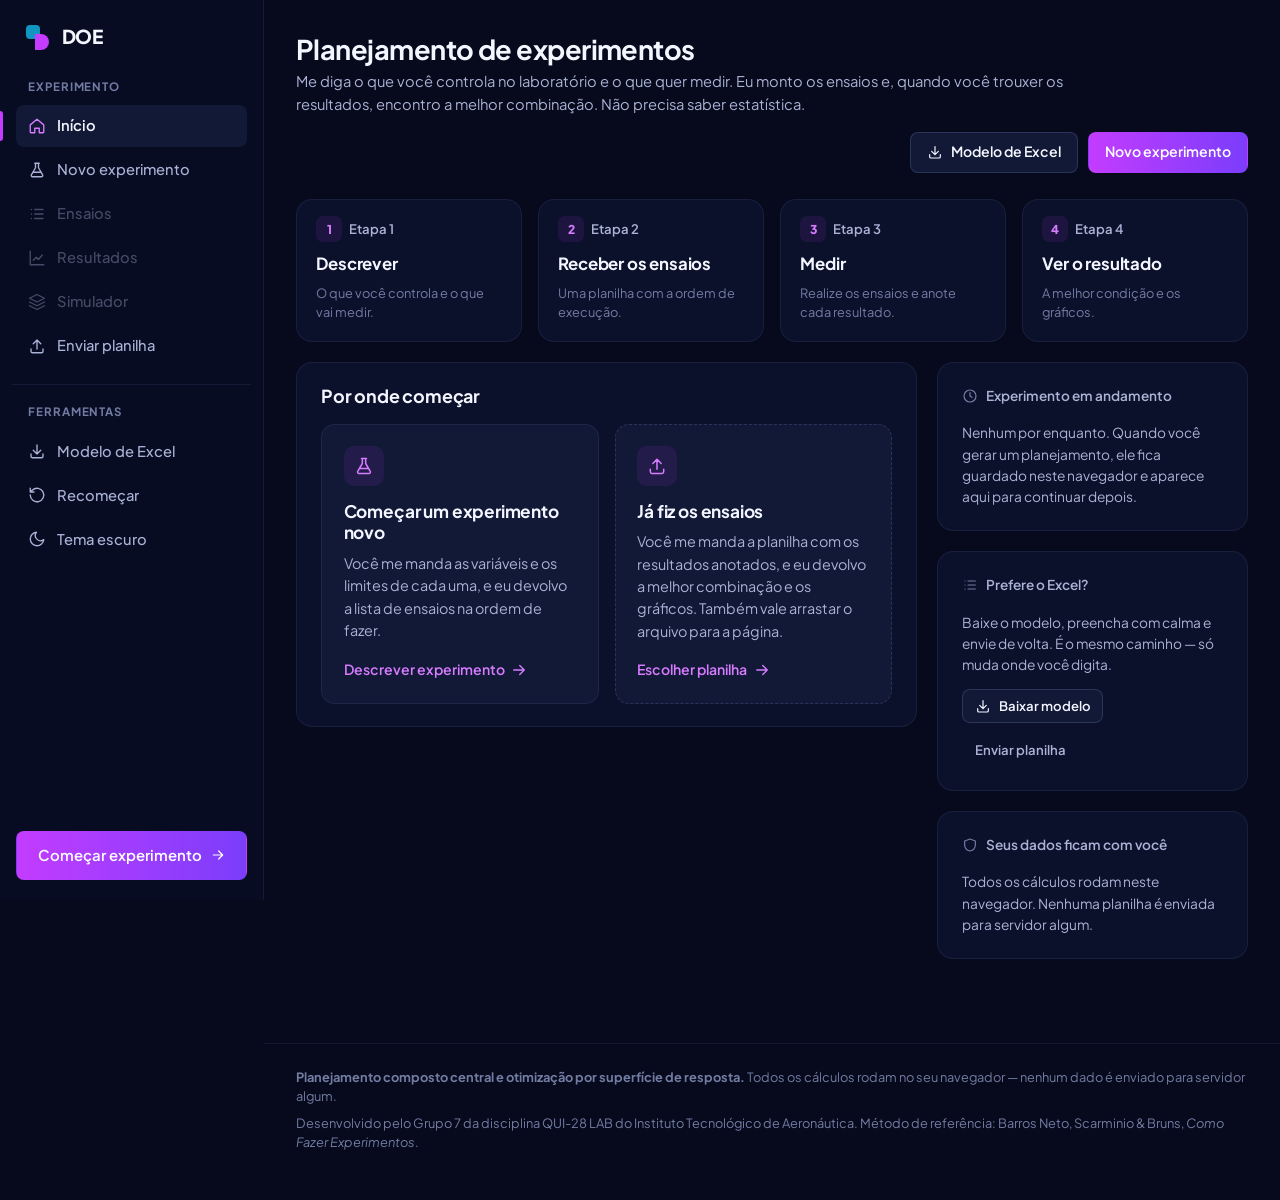
==== commit 0149d299: "feat: adiciona simulador e otimizador restrito" ====
--- a/index.html
+++ b/index.html
@@ -49,6 +49,10 @@
         <button class="nav-item" data-ir="analise" data-nav="analise" disabled>
           <svg class="ic" viewBox="0 0 24 24" aria-hidden="true"><path d="M3 3v18h18M7 15l4-4 3 3 5-6"/></svg>
           <span class="nav-texto">Resultados</span>
+        </button>
+        <button class="nav-item" data-ir="simulador" data-nav="simulador" disabled>
+          <svg class="ic" viewBox="0 0 24 24" aria-hidden="true"><path d="M12 2L2 7l10 5 10-5-10-5zM2 17l10 5 10-5M2 12l10 5 10-5"/></svg>
+          <span class="nav-texto">Simulador</span>
         </button>
         <button class="nav-item" data-abrir-arquivo="qualquer">
           <svg class="ic" viewBox="0 0 24 24" aria-hidden="true"><path d="M12 16V4M7 9l5-5 5 5M4 16v3a2 2 0 0 0 2 2h12a2 2 0 0 0 2-2v-3"/></svg>
